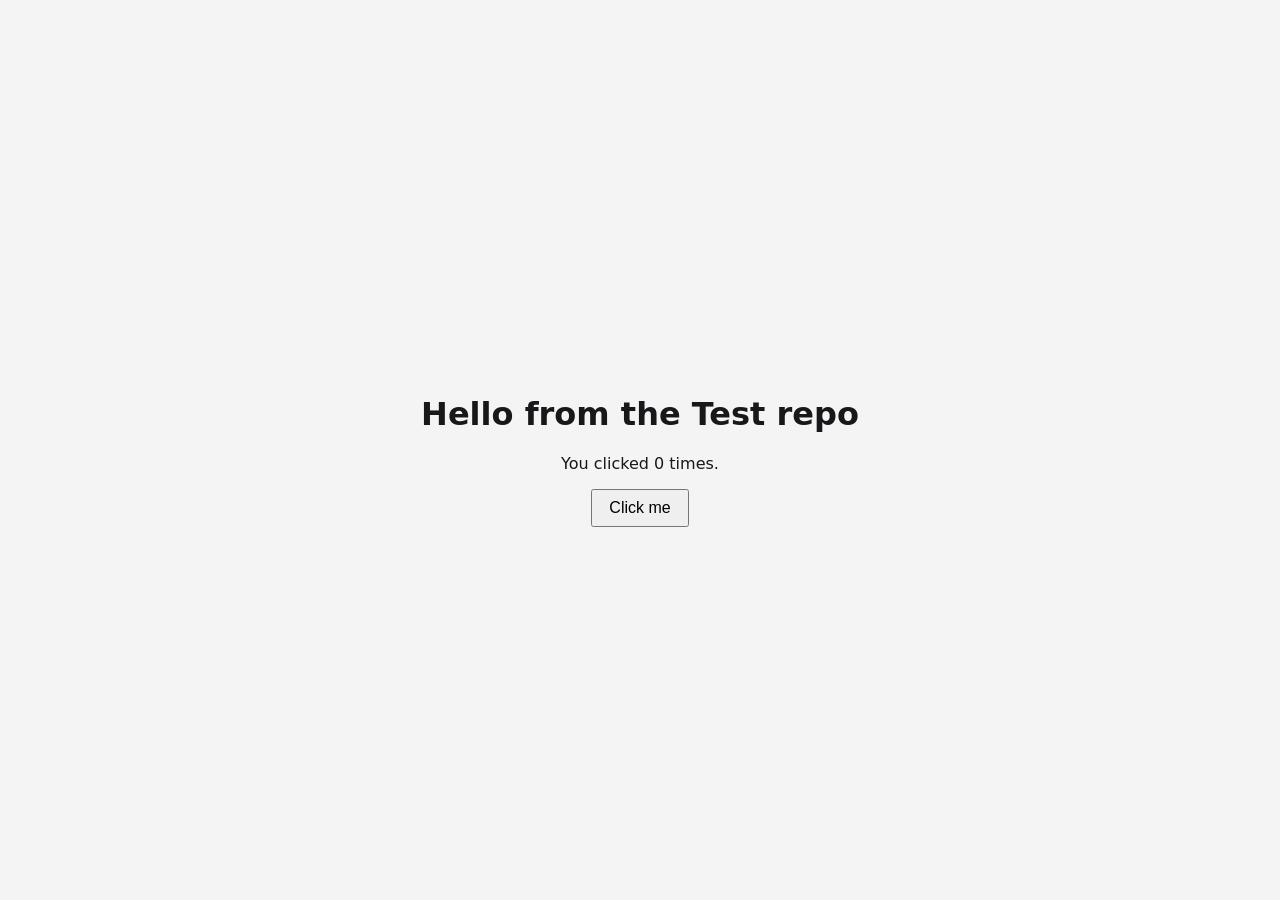
==== index.html @ 8437f06e "Add README and starter page Co-Authored-By: Claude Opus 5.5 <noreply@anthropic.com>" ====
<!doctype html>
<html lang="en">
<head>
  <meta charset="utf-8">
  <meta name="viewport" content="width=device-width, initial-scale=1">
  <title>Test</title>
  <style>
    body { font-family: system-ui, sans-serif; margin: 0; min-height: 100vh;
           display: grid; place-items: center; background: #f4f4f5; color: #18181b; }
    main { text-align: center; padding: 16px; }
    button { font-size: 1rem; padding: 8px 16px; cursor: pointer; }
  </style>
</head>
<body>
  <main>
    <h1>Hello from the Test repo</h1>
    <p>You clicked <span id="count">0</span> times.</p>
    <button id="btn">Click me</button>
  </main>
  <script>
    let n = 0;
    document.getElementById('btn').onclick = () => {
      document.getElementById('count').textContent = ++n;
    };
  </script>
</body>
</html>
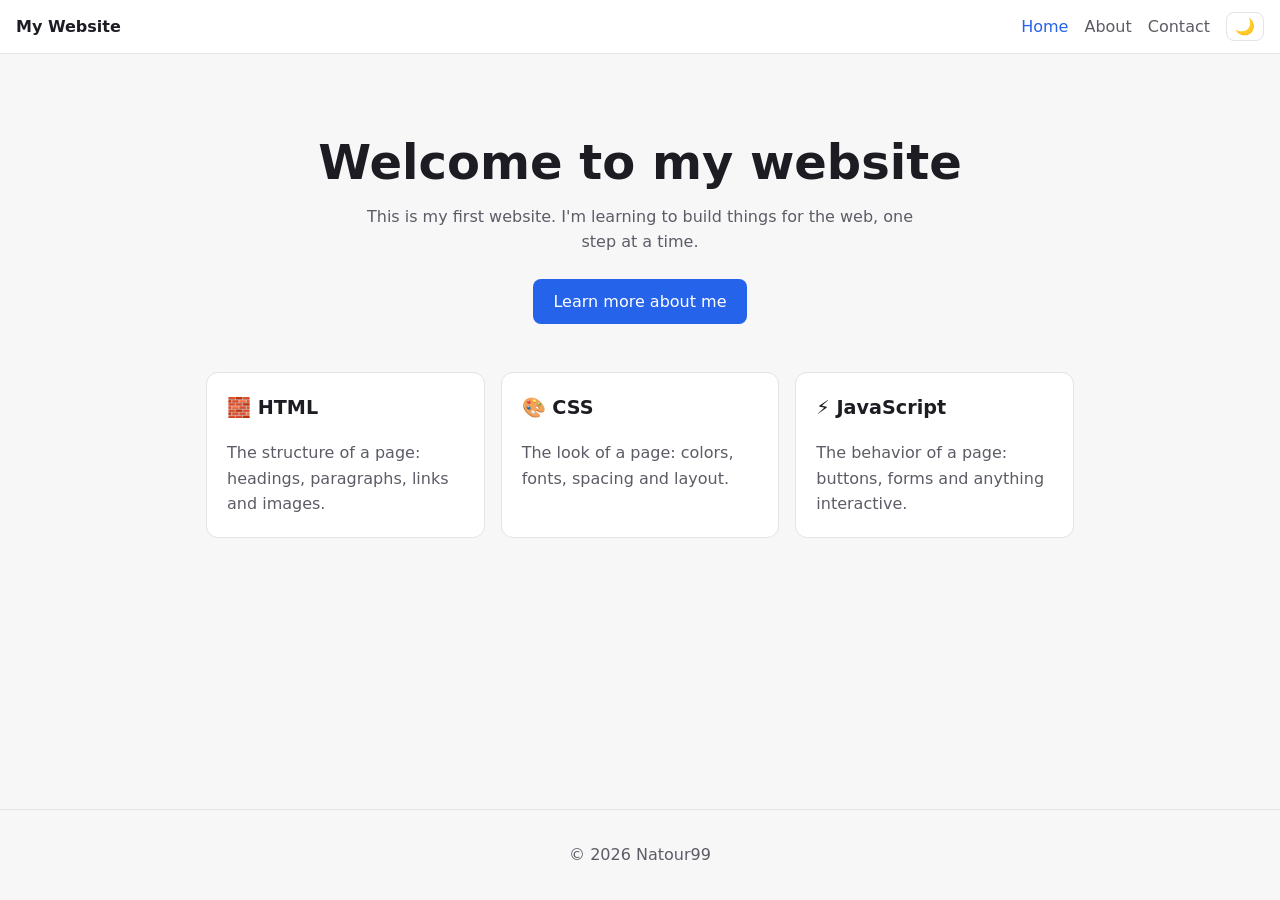
==== commit 8f188d80: "Add small beginner website with home, about and contact pages Co-Authored-By: Claude Opus 5.5 <norep" ====
--- a/index.html
+++ b/index.html
@@ -3,25 +3,47 @@
 <head>
   <meta charset="utf-8">
   <meta name="viewport" content="width=device-width, initial-scale=1">
-  <title>Test</title>
-  <style>
-    body { font-family: system-ui, sans-serif; margin: 0; min-height: 100vh;
-           display: grid; place-items: center; background: #f4f4f5; color: #18181b; }
-    main { text-align: center; padding: 16px; }
-    button { font-size: 1rem; padding: 8px 16px; cursor: pointer; }
-  </style>
+  <title>My Website</title>
+  <link rel="stylesheet" href="css/style.css">
 </head>
 <body>
+  <header class="site-header">
+    <a class="logo" href="index.html">My Website</a>
+    <nav>
+      <a href="index.html" class="active">Home</a>
+      <a href="about.html">About</a>
+      <a href="contact.html">Contact</a>
+    </nav>
+    <button id="theme-toggle" aria-label="Switch light or dark mode">🌙</button>
+  </header>
+
   <main>
-    <h1>Hello from the Test repo</h1>
-    <p>You clicked <span id="count">0</span> times.</p>
-    <button id="btn">Click me</button>
+    <section class="hero">
+      <h1>Welcome to my website</h1>
+      <p>This is my first website. I'm learning to build things for the web, one step at a time.</p>
+      <a class="button" href="about.html">Learn more about me</a>
+    </section>
+
+    <section class="cards">
+      <article class="card">
+        <h2>🧱 HTML</h2>
+        <p>The structure of a page: headings, paragraphs, links and images.</p>
+      </article>
+      <article class="card">
+        <h2>🎨 CSS</h2>
+        <p>The look of a page: colors, fonts, spacing and layout.</p>
+      </article>
+      <article class="card">
+        <h2>⚡ JavaScript</h2>
+        <p>The behavior of a page: buttons, forms and anything interactive.</p>
+      </article>
+    </section>
   </main>
-  <script>
-    let n = 0;
-    document.getElementById('btn').onclick = () => {
-      document.getElementById('count').textContent = ++n;
-    };
-  </script>
+
+  <footer class="site-footer">
+    <p>© <span id="year"></span> Natour99</p>
+  </footer>
+
+  <script src="js/main.js"></script>
 </body>
 </html>
--- a/css/style.css
+++ b/css/style.css
@@ -0,0 +1,94 @@
+/* Colors are stored as variables so light and dark mode can swap them. */
+:root {
+  --bg: #f7f7f8;
+  --surface: #ffffff;
+  --text: #1c1c22;
+  --muted: #5c5c66;
+  --accent: #2563eb;
+  --border: #e3e3e8;
+}
+
+/* Dark mode: main.js adds the "dark" class to <html>. */
+:root.dark {
+  --bg: #121216;
+  --surface: #1c1c22;
+  --text: #ececf1;
+  --muted: #a0a0ab;
+  --accent: #60a5fa;
+  --border: #2c2c34;
+}
+
+* { box-sizing: border-box; }
+
+body {
+  margin: 0;
+  font-family: system-ui, -apple-system, "Segoe UI", sans-serif;
+  line-height: 1.6;
+  background: var(--bg);
+  color: var(--text);
+  display: flex;
+  flex-direction: column;
+  min-height: 100vh;
+}
+
+main { flex: 1; width: 100%; max-width: 900px; margin: 0 auto; padding: 32px 16px; }
+
+/* Header and navigation */
+.site-header {
+  display: flex;
+  align-items: center;
+  gap: 16px;
+  padding: 12px 16px;
+  background: var(--surface);
+  border-bottom: 1px solid var(--border);
+}
+.logo { font-weight: 700; color: var(--text); text-decoration: none; margin-right: auto; }
+nav { display: flex; gap: 16px; }
+nav a { color: var(--muted); text-decoration: none; }
+nav a:hover, nav a.active { color: var(--accent); }
+#theme-toggle { background: none; border: 1px solid var(--border); border-radius: 8px; padding: 4px 8px; cursor: pointer; font-size: 1rem; }
+
+/* Home page */
+.hero { text-align: center; padding: 48px 0; }
+.hero h1 { font-size: clamp(2rem, 6vw, 3rem); margin: 0 0 12px; line-height: 1.2; }
+.hero p { color: var(--muted); max-width: 560px; margin: 0 auto 24px; }
+
+.cards { display: grid; grid-template-columns: repeat(auto-fit, minmax(220px, 1fr)); gap: 16px; }
+.card { background: var(--surface); border: 1px solid var(--border); border-radius: 12px; padding: 20px; }
+.card h2 { margin-top: 0; font-size: 1.2rem; }
+.card p { color: var(--muted); margin-bottom: 0; }
+
+/* Buttons */
+.button {
+  display: inline-block;
+  background: var(--accent);
+  color: #fff;
+  border: none;
+  border-radius: 8px;
+  padding: 10px 20px;
+  font: inherit;
+  text-decoration: none;
+  cursor: pointer;
+}
+.button:hover { opacity: 0.9; }
+
+/* Contact form */
+form { display: flex; flex-direction: column; gap: 8px; max-width: 480px; }
+input, textarea {
+  font: inherit;
+  padding: 10px;
+  border: 1px solid var(--border);
+  border-radius: 8px;
+  background: var(--surface);
+  color: var(--text);
+}
+form .button { align-self: flex-start; margin-top: 8px; }
+#form-result { color: var(--accent); font-weight: 600; }
+
+/* Footer */
+.site-footer { text-align: center; padding: 16px; color: var(--muted); border-top: 1px solid var(--border); }
+
+/* Small screens: let the header wrap onto two lines. */
+@media (max-width: 480px) {
+  .site-header { flex-wrap: wrap; }
+}
